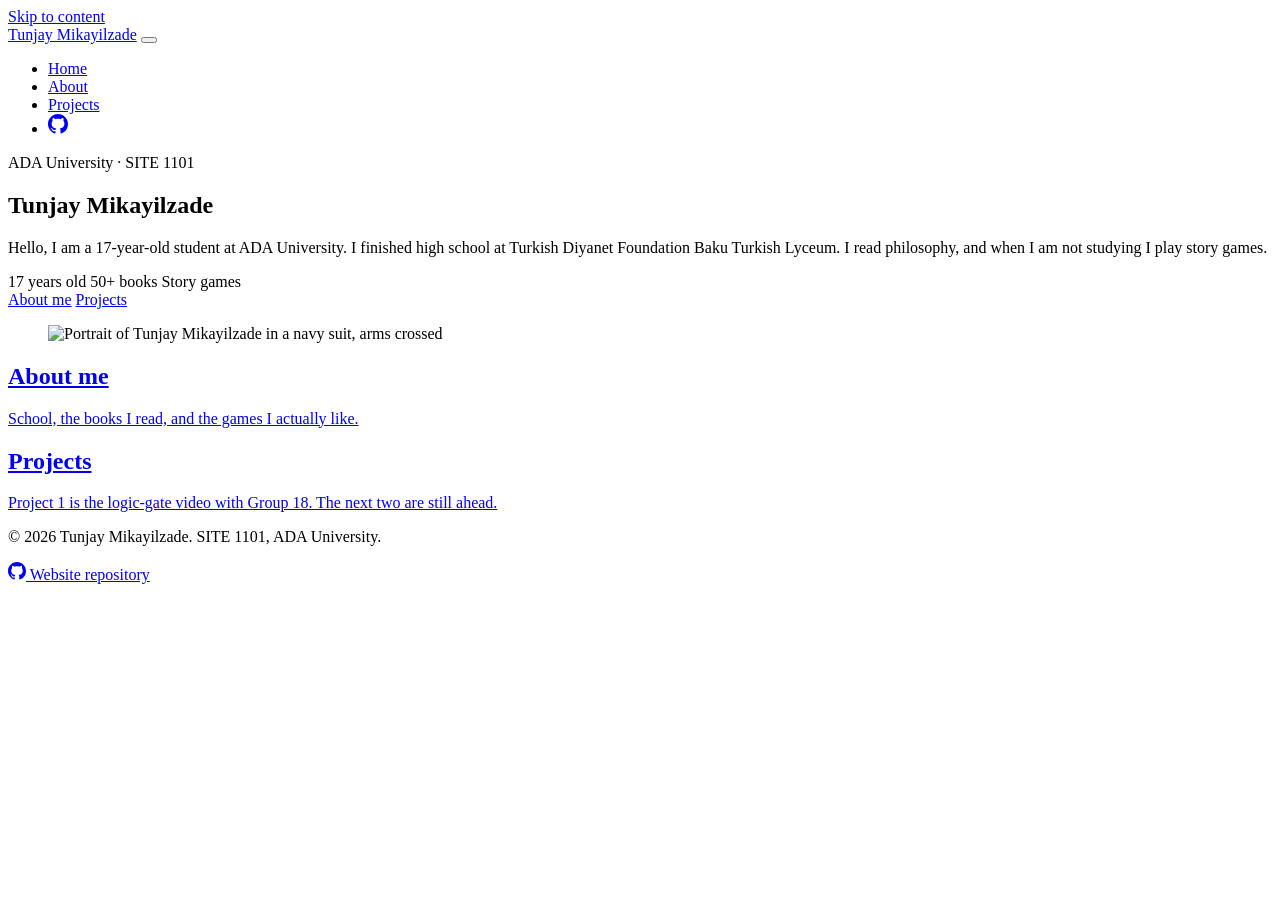
==== index.html @ 918c99fc "Add files via upload" ====
<!DOCTYPE html>
<html lang="en">
<head>
  <meta charset="utf-8">
  <meta name="viewport" content="width=device-width, initial-scale=1">
  <title>Tunjay Mikayilzade</title>
  <meta name="description" content="Personal website of Tunjay Mikayilzade, a student at ADA University.">
  <link rel="icon" href="assets/images/favicon.svg" type="image/svg+xml">
  <link rel="preconnect" href="https://fonts.googleapis.com">
  <link rel="preconnect" href="https://fonts.gstatic.com" crossorigin>
  <link href="https://fonts.googleapis.com/css2?family=Literata:opsz,wght@7..72,560;7..72,650&family=Outfit:wght@400;500;600&display=swap" rel="stylesheet">
  <link rel="stylesheet" href="css/base.css">
  <link rel="stylesheet" href="css/components.css">
</head>
<body>
  <a class="skip-link" href="#main">Skip to content</a>
  <header class="site-header">
    <div class="container nav-bar">
      <a class="brand" href="index.html">Tunjay Mikayilzade</a>
      <button class="nav-toggle" type="button" aria-expanded="false" aria-controls="nav-menu" aria-label="Open menu">
        <span></span><span></span><span></span>
      </button>
      <nav id="nav-menu" class="nav-menu" aria-label="Main">
        <ul>
          <li><a href="index.html" aria-current="page">Home</a></li>
          <li><a href="about.html">About</a></li>
          <li><a href="projects.html">Projects</a></li>
          <li>
            <a class="icon-link" href="https://github.com/tunjaymikayilzade/personal-website" target="_blank" rel="noopener" aria-label="GitHub repository of this website">
              <svg width="20" height="20" viewBox="0 0 16 16" fill="currentColor" aria-hidden="true"><path d="M8 0C3.58 0 0 3.58 0 8c0 3.54 2.29 6.53 5.47 7.59.4.07.55-.17.55-.38 0-.19-.01-.82-.01-1.49-2.01.37-2.53-.49-2.69-.94-.09-.23-.48-.94-.82-1.13-.28-.15-.68-.52-.01-.53.63-.01 1.08.58 1.23.82.72 1.21 1.87.87 2.33.66.07-.52.28-.87.51-1.07-1.78-.2-3.64-.89-3.64-3.95 0-.87.31-1.59.82-2.15-.08-.2-.36-1.02.08-2.12 0 0 .67-.21 2.2.82.64-.18 1.32-.27 2-.27.68 0 1.36.09 2 .27 1.53-1.04 2.2-.82 2.2-.82.44 1.1.16 1.92.08 2.12.51.56.82 1.27.82 2.15 0 3.07-1.87 3.75-3.65 3.95.29.25.54.73.54 1.48 0 1.07-.01 1.93-.01 2.2 0 .21.15.46.55.38A8.013 8.013 0 0016 8c0-4.42-3.58-8-8-8z"/></svg>
            </a>
          </li>
        </ul>
      </nav>
    </div>
  </header>

  <main id="main">
    <div class="container">
      <section class="hero">
        <div>
          <p class="eyebrow">ADA University · SITE 1101</p>
          <h1>Tunjay Mikayilzade</h1>
          <p class="lead">Hello, I am a 17-year-old student at ADA University. I finished high school at Turkish Diyanet Foundation Baku Turkish Lyceum. I read philosophy, and when I am not studying I play story games.</p>
          <div class="chip-row">
            <span class="chip">17 years old</span>
            <span class="chip">50+ books</span>
            <span class="chip">Story games</span>
          </div>
          <div class="btn-row">
            <a class="btn" href="about.html">About me</a>
            <a class="btn btn--ghost" href="projects.html">Projects</a>
          </div>
        </div>
        <figure class="portrait">
          <img src="assets/images/profile.jpg" width="640" height="800" alt="Portrait of Tunjay Mikayilzade in a navy suit, arms crossed">
        </figure>
      </section>

      <section class="section" aria-label="Where to go next">
        <div class="card-grid">
          <a class="card" href="about.html">
            <h2>About me</h2>
            <p>School, the books I read, and the games I actually like.</p>
          </a>
          <a class="card" href="projects.html">
            <h2>Projects</h2>
            <p>Project 1 is the logic-gate video with Group 18. The next two are still ahead.</p>
          </a>
        </div>
      </section>
    </div>
  </main>

  <footer class="site-footer">
    <div class="container footer-inner">
      <p>&copy; <span id="year">2026</span> Tunjay Mikayilzade. SITE 1101, ADA University.</p>
      <div class="footer-links">
        <a href="https://github.com/tunjaymikayilzade/personal-website" target="_blank" rel="noopener">
          <svg width="18" height="18" viewBox="0 0 16 16" fill="currentColor" aria-hidden="true"><path d="M8 0C3.58 0 0 3.58 0 8c0 3.54 2.29 6.53 5.47 7.59.4.07.55-.17.55-.38 0-.19-.01-.82-.01-1.49-2.01.37-2.53-.49-2.69-.94-.09-.23-.48-.94-.82-1.13-.28-.15-.68-.52-.01-.53.63-.01 1.08.58 1.23.82.72 1.21 1.87.87 2.33.66.07-.52.28-.87.51-1.07-1.78-.2-3.64-.89-3.64-3.95 0-.87.31-1.59.82-2.15-.08-.2-.36-1.02.08-2.12 0 0 .67-.21 2.2.82.64-.18 1.32-.27 2-.27.68 0 1.36.09 2 .27 1.53-1.04 2.2-.82 2.2-.82.44 1.1.16 1.92.08 2.12.51.56.82 1.27.82 2.15 0 3.07-1.87 3.75-3.65 3.95.29.25.54.73.54 1.48 0 1.07-.01 1.93-.01 2.2 0 .21.15.46.55.38A8.013 8.013 0 0016 8c0-4.42-3.58-8-8-8z"/></svg>
          Website repository
        </a>
      </div>
    </div>
  </footer>
  <script src="js/main.js" defer></script>
</body>
</html>
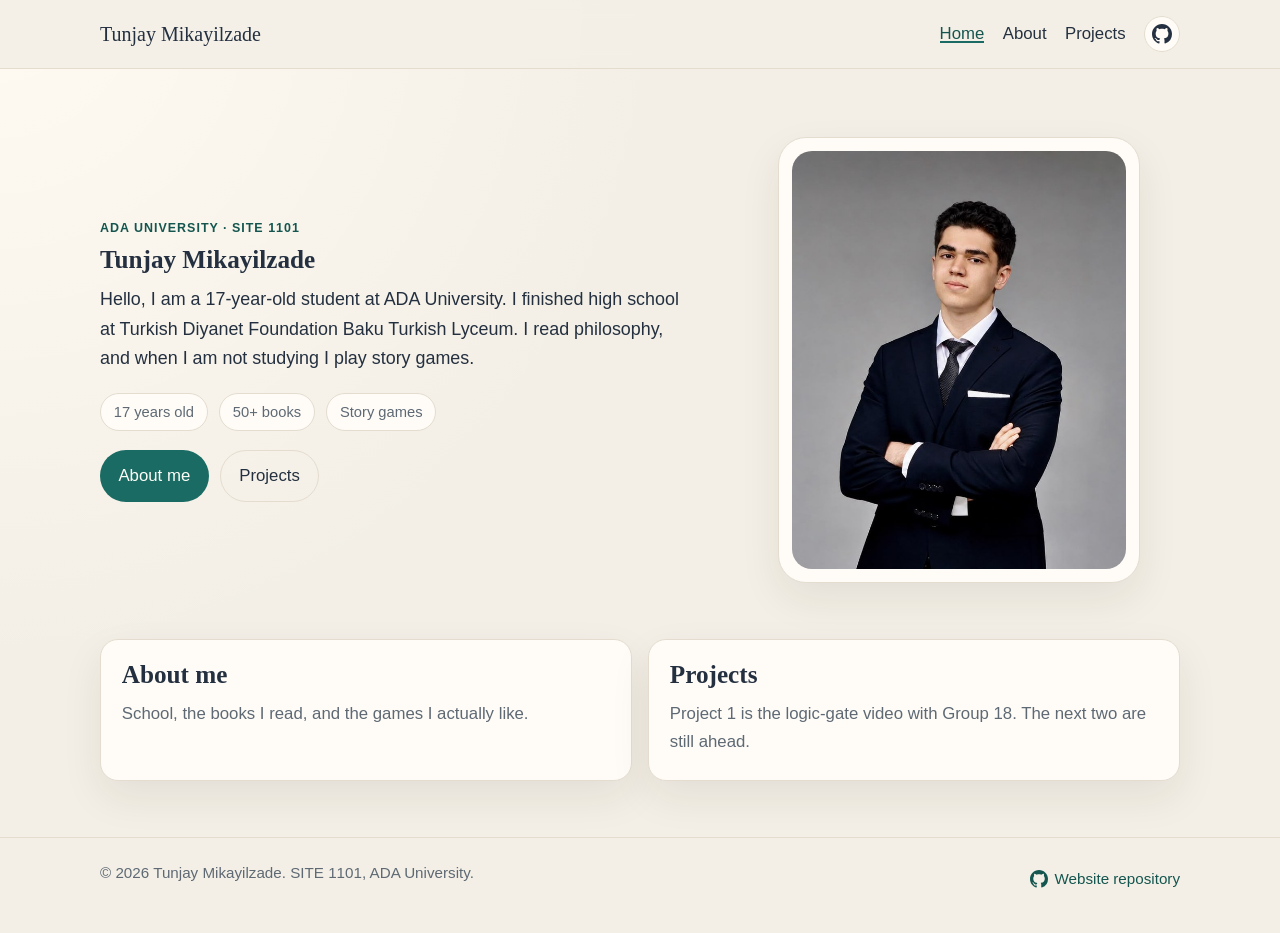
==== commit 68a1c182: "Fix repository links and update README" ====
--- a/index.html
+++ b/index.html
@@ -26,7 +26,7 @@
           <li><a href="about.html">About</a></li>
           <li><a href="projects.html">Projects</a></li>
           <li>
-            <a class="icon-link" href="https://github.com/tunjaymikayilzade/personal-website" target="_blank" rel="noopener" aria-label="GitHub repository of this website">
+            <a class="icon-link" href="https://github.com/tunjaymikayilzade/tunjaymikayilzade.github.io" target="_blank" rel="noopener" aria-label="GitHub repository of this website">
               <svg width="20" height="20" viewBox="0 0 16 16" fill="currentColor" aria-hidden="true"><path d="M8 0C3.58 0 0 3.58 0 8c0 3.54 2.29 6.53 5.47 7.59.4.07.55-.17.55-.38 0-.19-.01-.82-.01-1.49-2.01.37-2.53-.49-2.69-.94-.09-.23-.48-.94-.82-1.13-.28-.15-.68-.52-.01-.53.63-.01 1.08.58 1.23.82.72 1.21 1.87.87 2.33.66.07-.52.28-.87.51-1.07-1.78-.2-3.64-.89-3.64-3.95 0-.87.31-1.59.82-2.15-.08-.2-.36-1.02.08-2.12 0 0 .67-.21 2.2.82.64-.18 1.32-.27 2-.27.68 0 1.36.09 2 .27 1.53-1.04 2.2-.82 2.2-.82.44 1.1.16 1.92.08 2.12.51.56.82 1.27.82 2.15 0 3.07-1.87 3.75-3.65 3.95.29.25.54.73.54 1.48 0 1.07-.01 1.93-.01 2.2 0 .21.15.46.55.38A8.013 8.013 0 0016 8c0-4.42-3.58-8-8-8z"/></svg>
             </a>
           </li>
@@ -76,7 +76,7 @@
     <div class="container footer-inner">
       <p>&copy; <span id="year">2026</span> Tunjay Mikayilzade. SITE 1101, ADA University.</p>
       <div class="footer-links">
-        <a href="https://github.com/tunjaymikayilzade/personal-website" target="_blank" rel="noopener">
+        <a href="https://github.com/tunjaymikayilzade/tunjaymikayilzade.github.io" target="_blank" rel="noopener">
           <svg width="18" height="18" viewBox="0 0 16 16" fill="currentColor" aria-hidden="true"><path d="M8 0C3.58 0 0 3.58 0 8c0 3.54 2.29 6.53 5.47 7.59.4.07.55-.17.55-.38 0-.19-.01-.82-.01-1.49-2.01.37-2.53-.49-2.69-.94-.09-.23-.48-.94-.82-1.13-.28-.15-.68-.52-.01-.53.63-.01 1.08.58 1.23.82.72 1.21 1.87.87 2.33.66.07-.52.28-.87.51-1.07-1.78-.2-3.64-.89-3.64-3.95 0-.87.31-1.59.82-2.15-.08-.2-.36-1.02.08-2.12 0 0 .67-.21 2.2.82.64-.18 1.32-.27 2-.27.68 0 1.36.09 2 .27 1.53-1.04 2.2-.82 2.2-.82.44 1.1.16 1.92.08 2.12.51.56.82 1.27.82 2.15 0 3.07-1.87 3.75-3.65 3.95.29.25.54.73.54 1.48 0 1.07-.01 1.93-.01 2.2 0 .21.15.46.55.38A8.013 8.013 0 0016 8c0-4.42-3.58-8-8-8z"/></svg>
           Website repository
         </a>
--- a/css/base.css
+++ b/css/base.css
@@ -0,0 +1,218 @@
+:root {
+  --paper: #f3efe6;
+  --card: #fffcf7;
+  --ink: #243040;
+  --muted: #5e6974;
+  --line: #e4dccf;
+  --accent: #1a6b63;
+  --accent-dark: #14564f;
+  --accent-soft: #e7f3f1;
+  --warm: #9a5b24;
+  --warm-soft: #f8efe4;
+  --shadow: 0 16px 40px rgba(48, 38, 22, 0.08);
+  --serif: "Literata", Georgia, "Times New Roman", serif;
+  --sans: "Outfit", "Segoe UI", sans-serif;
+  --space: 1.25rem;
+  --max: 1080px;
+}
+
+*,
+*::before,
+*::after {
+  box-sizing: border-box;
+}
+
+html {
+  scroll-behavior: smooth;
+}
+
+body {
+  margin: 0;
+  min-height: 100vh;
+  background:
+    radial-gradient(circle at top left, #fffaf2 0, transparent 42%),
+    var(--paper);
+  color: var(--ink);
+  font-family: var(--sans);
+  font-size: 1.05rem;
+  line-height: 1.65;
+}
+
+img {
+  max-width: 100%;
+  height: auto;
+  display: block;
+}
+
+a {
+  color: var(--accent-dark);
+}
+
+a:hover {
+  color: var(--accent);
+}
+
+h1, h2, h3 {
+  font-family: var(--serif);
+  line-height: 1.2;
+  font-weight: 650;
+  margin: 0 0 0.6rem;
+}
+
+p {
+  margin: 0 0 1rem;
+}
+
+.skip-link {
+  position: absolute;
+  left: 1rem;
+  top: -3rem;
+  background: var(--ink);
+  color: white;
+  padding: 0.5rem 0.8rem;
+  z-index: 20;
+}
+
+.skip-link:focus {
+  top: 1rem;
+}
+
+.container {
+  width: min(var(--max), calc(100% - 2rem));
+  margin-inline: auto;
+}
+
+.site-header {
+  position: sticky;
+  top: 0;
+  z-index: 10;
+  background: rgba(243, 239, 230, 0.92);
+  border-bottom: 1px solid var(--line);
+  backdrop-filter: blur(10px);
+}
+
+.nav-bar {
+  display: flex;
+  align-items: center;
+  justify-content: space-between;
+  min-height: 4.25rem;
+  gap: 1rem;
+}
+
+.brand {
+  font-family: var(--serif);
+  color: var(--ink);
+  text-decoration: none;
+  font-size: 1.25rem;
+}
+
+.brand span {
+  color: var(--accent);
+}
+
+.nav-menu ul {
+  display: flex;
+  align-items: center;
+  gap: 0.4rem 1.15rem;
+  list-style: none;
+  margin: 0;
+  padding: 0;
+}
+
+.nav-menu a {
+  color: var(--ink);
+  text-decoration: none;
+  font-weight: 500;
+}
+
+.nav-menu a[aria-current="page"] {
+  color: var(--accent-dark);
+  box-shadow: inset 0 -2px 0 var(--accent);
+}
+
+.icon-link {
+  display: inline-flex;
+  align-items: center;
+  justify-content: center;
+  width: 2.25rem;
+  height: 2.25rem;
+  border-radius: 999px;
+  border: 1px solid var(--line);
+  background: var(--card);
+}
+
+.nav-toggle {
+  display: none;
+  width: 2.6rem;
+  height: 2.6rem;
+  border: 1px solid var(--line);
+  border-radius: 10px;
+  background: var(--card);
+  padding: 0.45rem;
+}
+
+.nav-toggle span {
+  display: block;
+  height: 2px;
+  margin: 5px 0;
+  background: var(--ink);
+}
+
+.site-footer {
+  margin-top: 3rem;
+  border-top: 1px solid var(--line);
+  padding: 1.4rem 0 2rem;
+  color: var(--muted);
+  font-size: 0.95rem;
+}
+
+.footer-inner {
+  display: flex;
+  justify-content: space-between;
+  gap: 1rem;
+  align-items: center;
+}
+
+.footer-links a {
+  display: inline-flex;
+  align-items: center;
+  gap: 0.4rem;
+  text-decoration: none;
+  font-weight: 500;
+}
+
+:focus-visible {
+  outline: 3px solid #8fd0c8;
+  outline-offset: 3px;
+}
+
+@media (max-width: 760px) {
+  .nav-toggle {
+    display: inline-block;
+  }
+
+  .nav-menu {
+    display: none;
+    position: absolute;
+    left: 0;
+    right: 0;
+    top: 4.25rem;
+    background: var(--card);
+    border-bottom: 1px solid var(--line);
+    padding: 0.6rem 1rem 1rem;
+  }
+
+  .nav-menu.is-open {
+    display: block;
+  }
+
+  .nav-menu ul {
+    flex-direction: column;
+    align-items: flex-start;
+  }
+
+  .footer-inner {
+    flex-direction: column;
+    align-items: flex-start;
+  }
+}
--- a/css/components.css
+++ b/css/components.css
@@ -0,0 +1,287 @@
+.hero {
+  display: grid;
+  grid-template-columns: 1.15fr 0.85fr;
+  gap: 2.5rem;
+  align-items: center;
+  padding: 3.2rem 0 1rem;
+}
+
+.eyebrow {
+  letter-spacing: 0.08em;
+  text-transform: uppercase;
+  font-size: 0.78rem;
+  font-weight: 600;
+  color: var(--accent-dark);
+  margin-bottom: 0.45rem;
+}
+
+.lead {
+  font-size: 1.12rem;
+  max-width: 38rem;
+}
+
+.btn-row,
+.chip-row {
+  display: flex;
+  flex-wrap: wrap;
+  gap: 0.7rem;
+  margin-top: 1.2rem;
+}
+
+.btn {
+  display: inline-flex;
+  align-items: center;
+  justify-content: center;
+  text-decoration: none;
+  background: var(--accent);
+  color: #fffdf8;
+  border-radius: 999px;
+  padding: 0.7rem 1.15rem;
+  font-weight: 600;
+  border: 0;
+  cursor: pointer;
+  font: inherit;
+}
+
+.btn:hover {
+  background: var(--accent-dark);
+  color: white;
+}
+
+.btn--ghost {
+  background: transparent;
+  color: var(--ink);
+  border: 1px solid var(--line);
+}
+
+.btn--ghost:hover {
+  background: var(--card);
+  color: var(--ink);
+}
+
+.chip {
+  background: var(--card);
+  border: 1px solid var(--line);
+  border-radius: 999px;
+  padding: 0.35rem 0.8rem;
+  color: var(--muted);
+  font-size: 0.92rem;
+}
+
+.portrait {
+  background: var(--card);
+  border-radius: 28px;
+  padding: 0.8rem;
+  box-shadow: var(--shadow);
+  border: 1px solid var(--line);
+}
+
+.portrait img {
+  width: 100%;
+  border-radius: 20px;
+  object-fit: cover;
+  aspect-ratio: 4 / 5;
+}
+
+.section {
+  padding: 1.5rem 0 0.5rem;
+}
+
+.card-grid {
+  display: grid;
+  grid-template-columns: repeat(2, 1fr);
+  gap: 1rem;
+}
+
+.card {
+  background: var(--card);
+  border: 1px solid var(--line);
+  border-radius: 18px;
+  padding: 1.25rem 1.3rem 1.1rem;
+  text-decoration: none;
+  color: inherit;
+  box-shadow: var(--shadow);
+}
+
+.card p {
+  color: var(--muted);
+  margin-bottom: 0.4rem;
+}
+
+.page-head {
+  padding: 2.6rem 0 0.4rem;
+  max-width: 42rem;
+}
+
+.prose {
+  max-width: 42rem;
+}
+
+.prose p {
+  font-size: 1.08rem;
+}
+
+.shelf {
+  margin-top: 2rem;
+  background: var(--card);
+  border: 1px solid var(--line);
+  border-radius: 22px;
+  padding: 1.3rem;
+  box-shadow: var(--shadow);
+}
+
+.books {
+  display: grid;
+  grid-template-columns: repeat(3, 1fr);
+  gap: 0.8rem;
+  margin: 1rem 0;
+}
+
+.book {
+  min-height: 7.5rem;
+  border: 0;
+  border-radius: 8px 16px 16px 8px;
+  cursor: pointer;
+  color: #fffdf8;
+  font: inherit;
+  font-weight: 600;
+  text-align: left;
+  padding: 1rem;
+  box-shadow: inset 8px 0 0 rgba(0, 0, 0, 0.12);
+}
+
+.book[aria-selected="true"] {
+  transform: translateY(-4px);
+  outline: 3px solid #8fd0c8;
+}
+
+.book--school { background: #1a6b63; }
+.book--reading { background: #3d5a80; }
+.book--games { background: #9a5b24; }
+
+.chapter {
+  background: var(--accent-soft);
+  border-radius: 14px;
+  padding: 1rem 1.1rem 0.2rem;
+  min-height: 6.5rem;
+}
+
+.facts {
+  display: grid;
+  grid-template-columns: 9rem 1fr;
+  gap: 0.35rem 1rem;
+  margin: 1.5rem 0 0;
+}
+
+.facts dt {
+  font-weight: 600;
+}
+
+.facts dd {
+  margin: 0;
+}
+
+.project {
+  display: grid;
+  grid-template-columns: 280px 1fr;
+  gap: 1.4rem;
+  background: var(--card);
+  border: 1px solid var(--line);
+  border-radius: 22px;
+  padding: 1.1rem;
+  margin: 1rem 0;
+  box-shadow: var(--shadow);
+}
+
+.project img,
+.project svg {
+  width: 100%;
+  border-radius: 14px;
+  border: 1px solid var(--line);
+  background: var(--paper);
+}
+
+.tags {
+  display: flex;
+  flex-wrap: wrap;
+  gap: 0.4rem;
+  list-style: none;
+  padding: 0;
+  margin: 0 0 0.7rem;
+}
+
+.tag {
+  background: var(--accent-soft);
+  color: var(--accent-dark);
+  border-radius: 999px;
+  padding: 0.15rem 0.65rem;
+  font-size: 0.85rem;
+  font-weight: 600;
+}
+
+.tag--warm {
+  background: var(--warm-soft);
+  color: var(--warm);
+}
+
+.project--pending {
+  grid-template-columns: 1fr;
+  background: transparent;
+  border-style: dashed;
+  box-shadow: none;
+}
+
+.table-wrap {
+  overflow-x: auto;
+}
+
+table {
+  width: 100%;
+  border-collapse: collapse;
+  background: var(--card);
+  margin: 0.6rem 0 1.2rem;
+}
+
+th, td {
+  text-align: left;
+  padding: 0.7rem 0.8rem;
+  border-bottom: 1px solid var(--line);
+  vertical-align: top;
+}
+
+th {
+  font-size: 0.86rem;
+  letter-spacing: 0.03em;
+  text-transform: uppercase;
+  color: var(--muted);
+}
+
+tr.is-me {
+  background: var(--accent-soft);
+}
+
+.truth {
+  width: auto;
+  min-width: 11rem;
+}
+
+.truth td, .truth th {
+  text-align: center;
+}
+
+@media (max-width: 800px) {
+  .hero,
+  .card-grid,
+  .project,
+  .books {
+    grid-template-columns: 1fr;
+  }
+
+  .facts {
+    grid-template-columns: 1fr;
+  }
+
+  .hero {
+    padding-top: 2rem;
+  }
+}
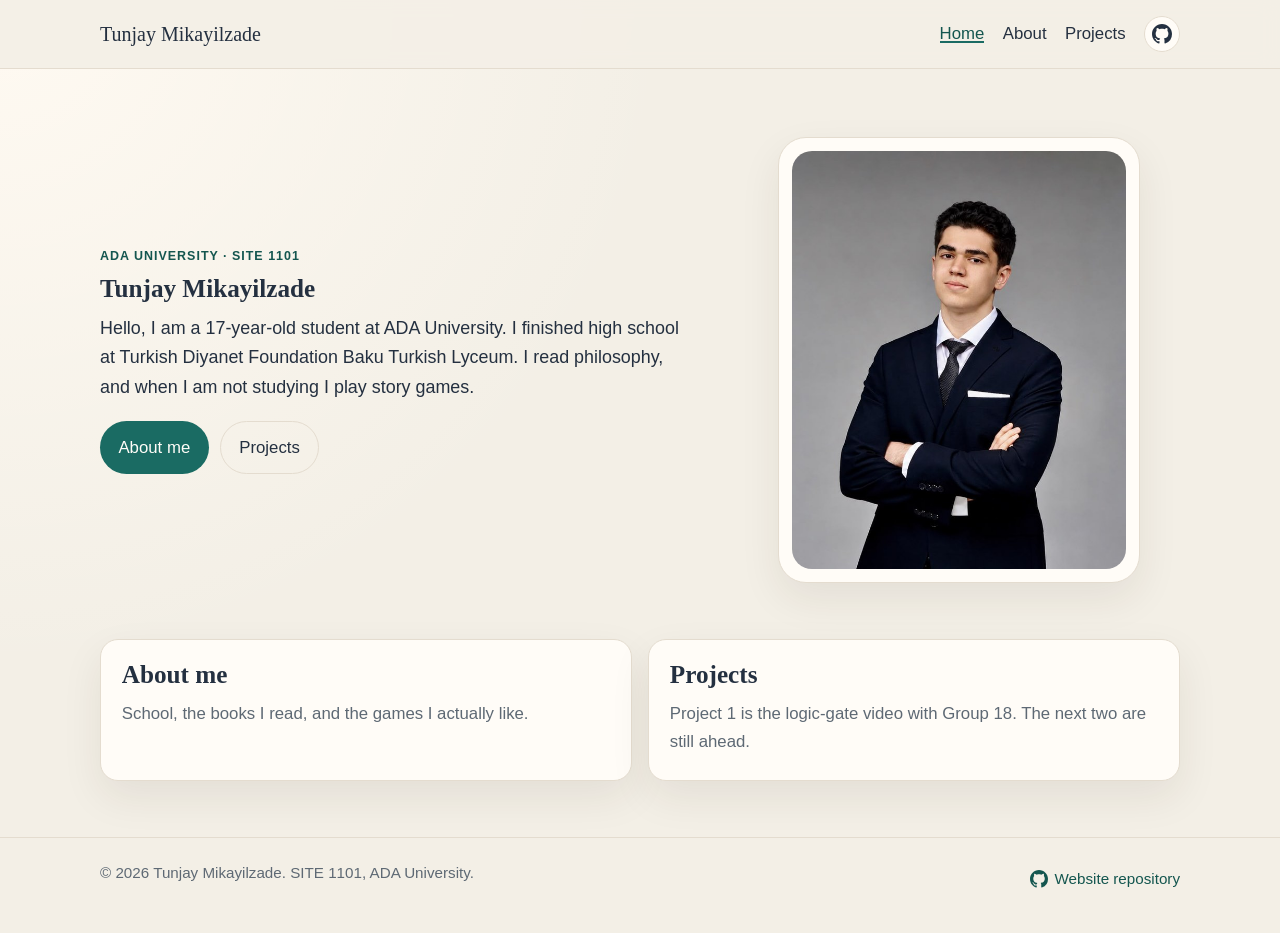
==== commit 1f2436d0: "Remove chips and background section, add interactive OR gate" ====
--- a/index.html
+++ b/index.html
@@ -42,11 +42,6 @@
           <p class="eyebrow">ADA University · SITE 1101</p>
           <h1>Tunjay Mikayilzade</h1>
           <p class="lead">Hello, I am a 17-year-old student at ADA University. I finished high school at Turkish Diyanet Foundation Baku Turkish Lyceum. I read philosophy, and when I am not studying I play story games.</p>
-          <div class="chip-row">
-            <span class="chip">17 years old</span>
-            <span class="chip">50+ books</span>
-            <span class="chip">Story games</span>
-          </div>
           <div class="btn-row">
             <a class="btn" href="about.html">About me</a>
             <a class="btn btn--ghost" href="projects.html">Projects</a>
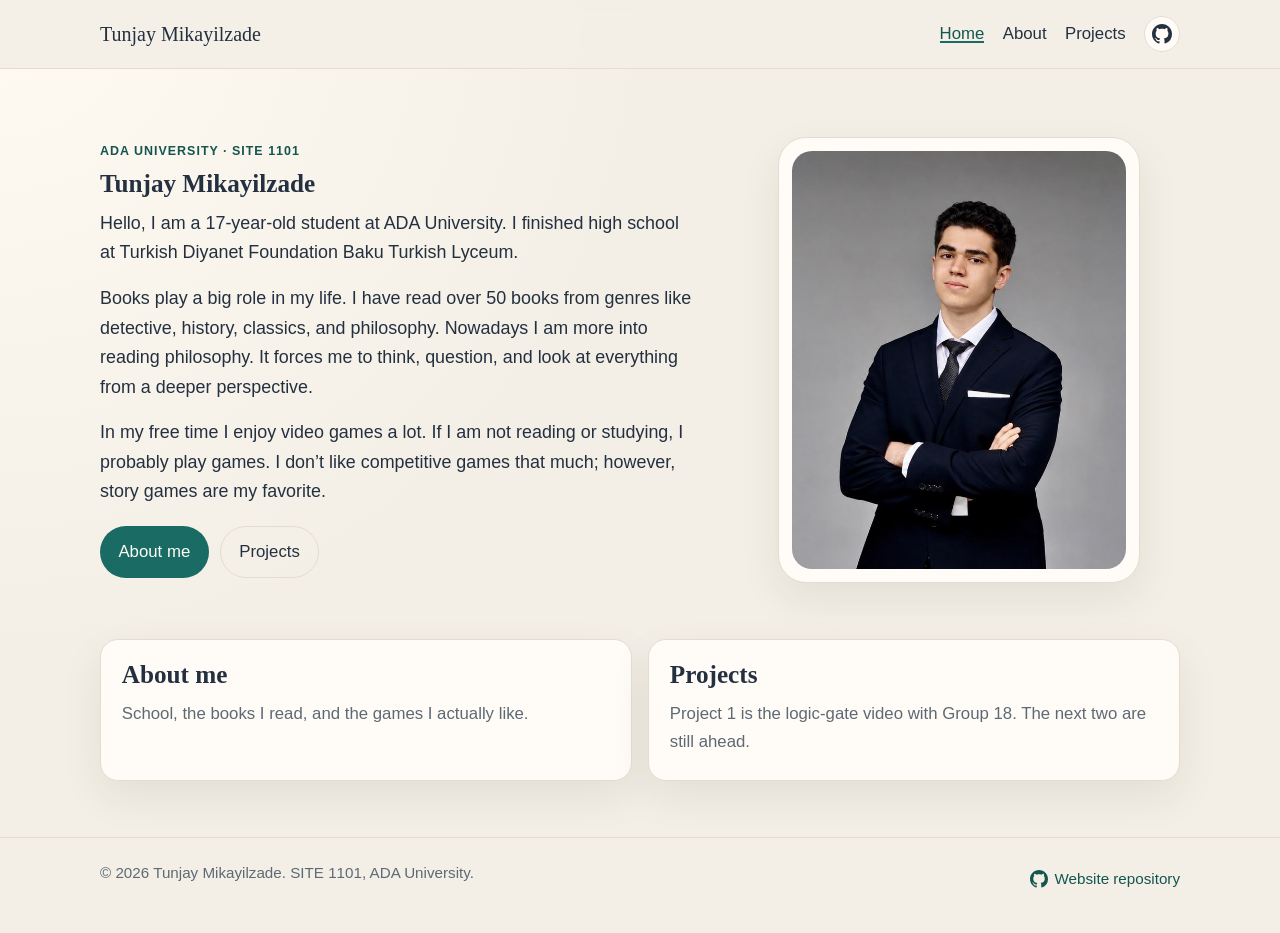
==== commit 353d0601: "Update home text, add Backgrounds and Interests to About" ====
--- a/index.html
+++ b/index.html
@@ -41,7 +41,9 @@
         <div>
           <p class="eyebrow">ADA University · SITE 1101</p>
           <h1>Tunjay Mikayilzade</h1>
-          <p class="lead">Hello, I am a 17-year-old student at ADA University. I finished high school at Turkish Diyanet Foundation Baku Turkish Lyceum. I read philosophy, and when I am not studying I play story games.</p>
+          <p class="lead">Hello, I am a 17-year-old student at ADA University. I finished high school at Turkish Diyanet Foundation Baku Turkish Lyceum.</p>
+          <p class="lead">Books play a big role in my life. I have read over 50 books from genres like detective, history, classics, and philosophy. Nowadays I am more into reading philosophy. It forces me to think, question, and look at everything from a deeper perspective.</p>
+          <p class="lead">In my free time I enjoy video games a lot. If I am not reading or studying, I probably play games. I don’t like competitive games that much; however, story games are my favorite.</p>
           <div class="btn-row">
             <a class="btn" href="about.html">About me</a>
             <a class="btn btn--ghost" href="projects.html">Projects</a>
--- a/css/components.css
+++ b/css/components.css
@@ -285,3 +285,94 @@
     padding-top: 2rem;
   }
 }
+
+/* OR gate game on the projects page */
+.gate-game {
+  margin: 0;
+}
+
+.gate-game svg {
+  display: block;
+}
+
+.gate-game .wire {
+  stroke: #9aa3ab;
+  stroke-width: 4;
+  stroke-linecap: round;
+  fill: none;
+  transition: stroke 0.2s ease;
+}
+
+.gate-game .wire.is-on {
+  stroke: #d99a00;
+}
+
+.gate-game .gate-body {
+  stroke: var(--accent);
+  stroke-width: 3;
+  fill: var(--accent-soft);
+}
+
+.gate-game .lamp {
+  fill: #e4dfd3;
+  stroke: #9aa3ab;
+  stroke-width: 3;
+  transition: fill 0.2s ease, filter 0.2s ease;
+}
+
+.gate-game .lamp.is-on {
+  fill: #ffd54a;
+  stroke: #d99a00;
+  filter: drop-shadow(0 0 10px rgba(255, 196, 40, 0.9));
+}
+
+.gate-game text {
+  fill: var(--ink);
+  font-family: var(--serif);
+  font-size: 16px;
+}
+
+.gate-game .gate-label {
+  fill: var(--accent-dark);
+  font-weight: 700;
+}
+
+.gate-controls {
+  display: grid;
+  grid-template-columns: 1fr 1fr;
+  gap: 0.5rem;
+  margin-top: 0.7rem;
+}
+
+.switch-btn {
+  font: inherit;
+  font-size: 0.95rem;
+  font-weight: 600;
+  padding: 0.55rem 0.4rem;
+  border-radius: 12px;
+  border: 1px solid var(--line);
+  background: var(--card);
+  color: var(--ink);
+  cursor: pointer;
+}
+
+.switch-btn:hover {
+  border-color: var(--accent);
+}
+
+.switch-btn[aria-pressed="true"] {
+  background: var(--accent);
+  border-color: var(--accent);
+  color: #fff;
+}
+
+.gate-game figcaption {
+  margin-top: 0.6rem;
+  font-size: 0.95rem;
+  color: var(--muted);
+}
+
+.truth tr.is-active {
+  background: var(--accent-soft);
+  font-weight: 700;
+}
